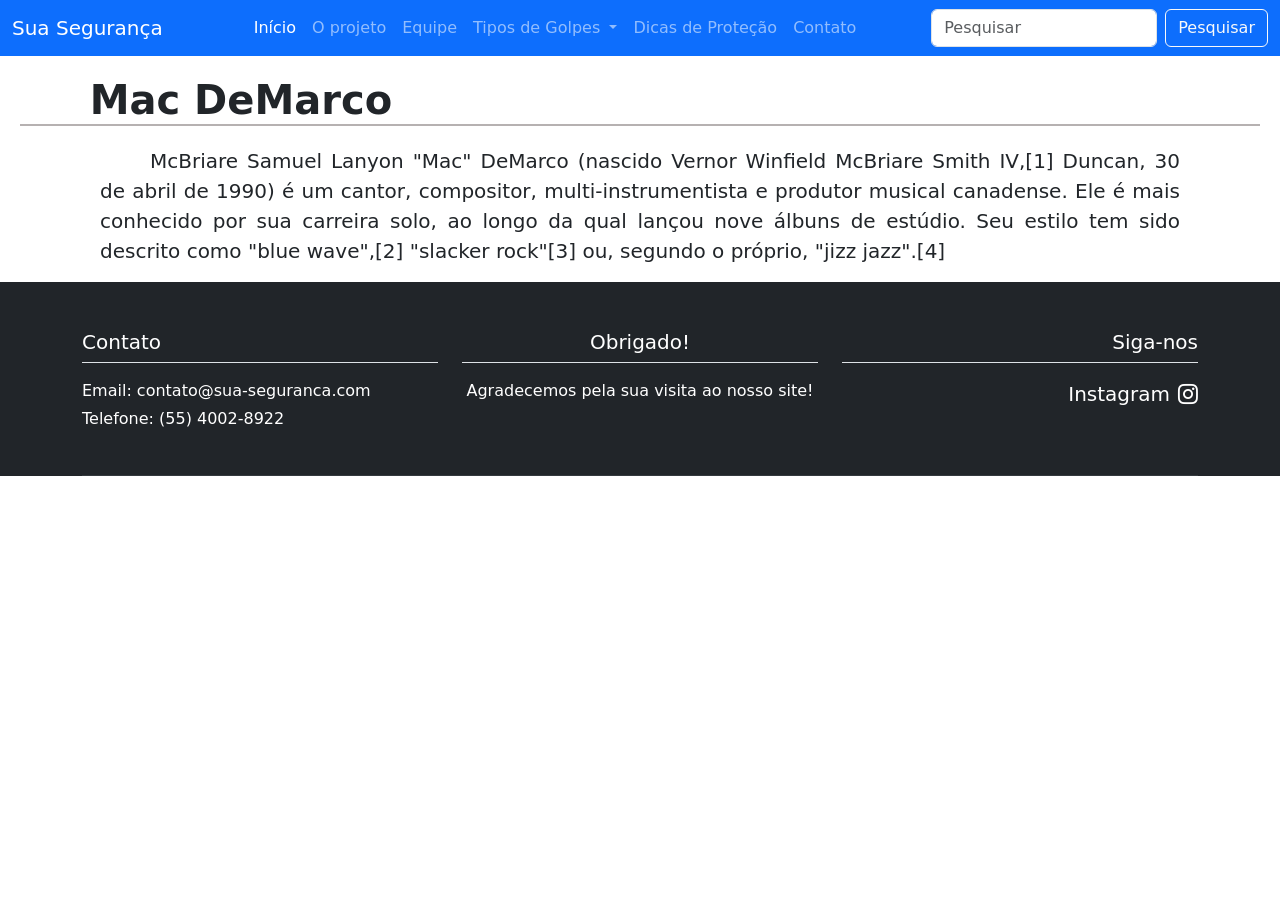
==== dicas.html @ ecad3ed2 "Alterações .,." ====
<!DOCTYPE html>
<html lang="pt-br">
<head>

    <link href="https://cdn.jsdelivr.net/npm/bootstrap@5.3.8/dist/css/bootstrap.min.css" rel="stylesheet" integrity="sha384-sRIl4kxILFvY47J16cr9ZwB07vP4J8+LH7qKQnuqkuIAvNWLzeN8tE5YBujZqJLB" crossorigin="anonymous">
    <link href="static/style.css" rel="stylesheet">
    <link rel="stylesheet" href="https://cdn.jsdelivr.net/npm/bootstrap-icons@1.11.0/font/bootstrap-icons.css">

    <meta charset="UTF-8">
    <meta name="viewport" content="width=device-width, initial-scale=1.0">
    <title>Sua Segurança</title>

</head>
<body>

<!----Abertura do Nav---->
    <nav class="navbar navbar-expand-lg navbar-dark bg-primary">
  <div class="container-fluid">
    <a class="navbar-brand" href="#">Sua Segurança</a>
    <button class="navbar-toggler" type="button" data-bs-toggle="collapse" data-bs-target="#navbarSupportedContent" aria-controls="navbarSupportedContent" aria-expanded="false" aria-label="Toggle navigation">
      <span class="navbar-toggler-icon"></span>
    </button>
    <div class="collapse navbar-collapse" id="navbarSupportedContent">
      <ul class="navbar-nav mx-auto mb-2 mb-lg-0">
        <li class="nav-item">
          <a class="nav-link active" aria-current="page" href="index.html">Início</a>
        </li>
        <li class="nav-item">
          <a class="nav-link" href="sobreOProjeto.html">O projeto</a>
        </li>

        <li class="nav-item">
          <a class="nav-link" href="equipe.html">Equipe</a>
        </li>

        <li class="nav-item dropdown">
          <a class="nav-link dropdown-toggle" href="#" role="button" data-bs-toggle="dropdown" aria-expanded="false">
            Tipos de Golpes
          </a>
          <ul class="dropdown-menu">
            <li><a class="dropdown-item" href="phishing.html">Phishing</a></li>
            <li><a class="dropdown-item" href="smishing.html">Smishing</a></li>
            <li><a class="dropdown-item" href="vishing.html">Vishing</a></li>
            <li><a class="dropdown-item" href="pharming.html">Pharming</a></li>
            <li><a class="dropdown-item" href="spearphishing.html">Spear Phishing</a></li>
            <li><a class="dropdown-item" href="whaling.html">Whaling</a></li>
          </ul>
        </li>

        <li class="nav-item">
          <a class="nav-link" href="dicas.html">Dicas de Proteção</a> 
        </li>

        <li class="nav-item">
          <a class="nav-link" href="contato.html">Contato</a>
        </li>

      </ul>
      <form class="d-flex" role="search">
        <input class="form-control me-2" type="search" placeholder="Pesquisar" aria-label="Search"/>
        <button class="btn btn-outline-light" type="submit">Pesquisar</button>
      </form>
    </div>
  </div>
</nav>

<!----Fechamento do Nav---->

    <h1 id = "titulo1">&nbsp;&nbsp;&nbsp;&nbsp;&nbsp;Mac DeMarco</h1>

    <p id="dicastexto">McBriare Samuel Lanyon "Mac" DeMarco (nascido Vernor Winfield McBriare Smith IV,[1] Duncan, 30 de abril de 1990) é um cantor, compositor, multi-instrumentista e produtor musical canadense. Ele é mais conhecido por sua carreira solo, ao longo da qual lançou nove álbuns de estúdio. Seu estilo tem sido descrito como "blue wave",[2] "slacker rock"[3] ou, segundo o próprio, "jizz jazz".[4]
    </p>

<!-- Rodapé -->
<footer class="bg-dark text-white pt-5">
  <div class="container">

    <div class="row">

      <!-- Contato -->
      <div class="col-md-4 mb-4">
        <h5 class="mb-3 border-bottom pb-2">Contato</h5>
        <p class="mb-1">Email: contato@sua-seguranca.com</p>
        <p class="mb-1">Telefone: (55) 4002-8922</p>

      </div>

      <!-- Mensagem -->
      <div class="col-md-4 mb-4 text-center">
        <h5 class="mb-3 border-bottom pb-2">Obrigado!</h5>
        <p class="mb-0">Agradecemos pela sua visita ao nosso site!</p>
      </div>

      <!-- Redes sociais -->
      <div class="col-md-4 mb-4 text-md-end text-center">
        <h5 class="mb-3 border-bottom pb-2">Siga-nos</h5>
        <div class="d-flex justify-content-center justify-content-md-end">
          <a href="https://www.instagram.com/computacaouri" target="_blank" class="text-white fs-5 d-inline-flex align-items-center text-decoration-none" aria-label="Instagram">
            <span class="me-2">Instagram</span>
            <i class="bi bi-instagram"></i>
          </a>
        </div>
      </div>

    </div>

    <hr class="border-secondary">

  </div>
</footer>


<script src="https://cdn.jsdelivr.net/npm/bootstrap@5.3.8/dist/js/bootstrap.bundle.min.js" integrity="sha384-FKyoEForCGlyvwx9Hj09JcYn3nv7wiPVlz7YYwJrWVcXK/BmnVDxM+D2scQbITxI" crossorigin="anonymous"></script>
<script src="static/app.js"></script>
</body>
</html>
---- static/style.css ----
footer {
    margin-bottom: 0;
}

html, body {
    height: 100%;
}

#titulo1 {
    text-align: left;
    margin: 20px;
    border-bottom: 2px solid #b6b1b1;
    font-weight: bold;
}

#dicastexto {
    text-align: justify;
    margin-left: 100px;
    margin-right: 100px;
    font-size: 20px;
    text-indent: 50px;
}
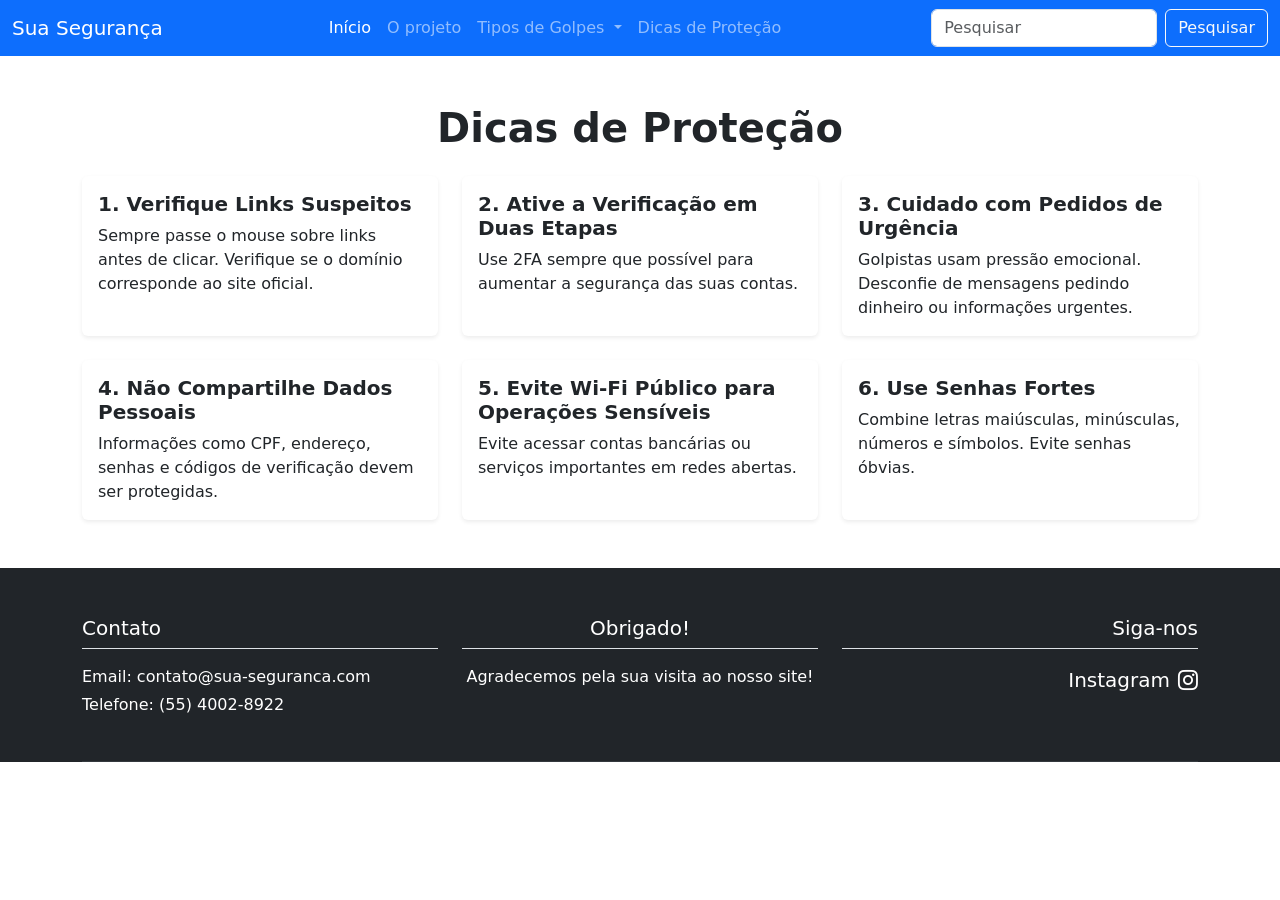
==== commit 643666dc: "Adição abas restantes" ====
--- a/dicas.html
+++ b/dicas.html
@@ -8,7 +8,7 @@
 
     <meta charset="UTF-8">
     <meta name="viewport" content="width=device-width, initial-scale=1.0">
-    <title>Sua Segurança</title>
+    <title>Dicas de Proteção</title>
 
 </head>
 <body>
@@ -16,7 +16,7 @@
 <!----Abertura do Nav---->
     <nav class="navbar navbar-expand-lg navbar-dark bg-primary">
   <div class="container-fluid">
-    <a class="navbar-brand" href="#">Sua Segurança</a>
+    <a class="navbar-brand" href="index.html">Sua Segurança</a>
     <button class="navbar-toggler" type="button" data-bs-toggle="collapse" data-bs-target="#navbarSupportedContent" aria-controls="navbarSupportedContent" aria-expanded="false" aria-label="Toggle navigation">
       <span class="navbar-toggler-icon"></span>
     </button>
@@ -29,9 +29,6 @@
           <a class="nav-link" href="sobreOProjeto.html">O projeto</a>
         </li>
 
-        <li class="nav-item">
-          <a class="nav-link" href="equipe.html">Equipe</a>
-        </li>
 
         <li class="nav-item dropdown">
           <a class="nav-link dropdown-toggle" href="#" role="button" data-bs-toggle="dropdown" aria-expanded="false">
@@ -51,13 +48,9 @@
           <a class="nav-link" href="dicas.html">Dicas de Proteção</a> 
         </li>
 
-        <li class="nav-item">
-          <a class="nav-link" href="contato.html">Contato</a>
-        </li>
-
       </ul>
-      <form class="d-flex" role="search">
-        <input class="form-control me-2" type="search" placeholder="Pesquisar" aria-label="Search"/>
+      <form class="d-flex" role="search" id="searchForm">
+        <input class="form-control me-2" type="search" placeholder="Pesquisar" aria-label="Search" id="searchInput">
         <button class="btn btn-outline-light" type="submit">Pesquisar</button>
       </form>
     </div>
@@ -66,10 +59,75 @@
 
 <!----Fechamento do Nav---->
 
-    <h1 id = "titulo1">&nbsp;&nbsp;&nbsp;&nbsp;&nbsp;Mac DeMarco</h1>
+<section class="container py-5">
+<h1 class="mb-4 text-center fw-bold">Dicas de Proteção</h1>
 
-    <p id="dicastexto">McBriare Samuel Lanyon "Mac" DeMarco (nascido Vernor Winfield McBriare Smith IV,[1] Duncan, 30 de abril de 1990) é um cantor, compositor, multi-instrumentista e produtor musical canadense. Ele é mais conhecido por sua carreira solo, ao longo da qual lançou nove álbuns de estúdio. Seu estilo tem sido descrito como "blue wave",[2] "slacker rock"[3] ou, segundo o próprio, "jizz jazz".[4]
-    </p>
+
+<div class="row g-4">
+
+
+<div class="col-md-4">
+<div class="card h-100 shadow-sm border-0">
+<div class="card-body">
+<h5 class="card-title fw-bold">1. Verifique Links Suspeitos</h5>
+<p class="card-text">Sempre passe o mouse sobre links antes de clicar. Verifique se o domínio corresponde ao site oficial.</p>
+</div>
+</div>
+</div>
+
+
+<div class="col-md-4">
+<div class="card h-100 shadow-sm border-0">
+<div class="card-body">
+<h5 class="card-title fw-bold">2. Ative a Verificação em Duas Etapas</h5>
+<p class="card-text">Use 2FA sempre que possível para aumentar a segurança das suas contas.</p>
+</div>
+</div>
+</div>
+
+
+<div class="col-md-4">
+<div class="card h-100 shadow-sm border-0">
+<div class="card-body">
+<h5 class="card-title fw-bold">3. Cuidado com Pedidos de Urgência</h5>
+<p class="card-text">Golpistas usam pressão emocional. Desconfie de mensagens pedindo dinheiro ou informações urgentes.</p>
+</div>
+</div>
+</div>
+
+
+<div class="col-md-4">
+<div class="card h-100 shadow-sm border-0">
+<div class="card-body">
+<h5 class="card-title fw-bold">4. Não Compartilhe Dados Pessoais</h5>
+<p class="card-text">Informações como CPF, endereço, senhas e códigos de verificação devem ser protegidas.</p>
+</div>
+</div>
+</div>
+
+
+<div class="col-md-4">
+<div class="card h-100 shadow-sm border-0">
+<div class="card-body">
+<h5 class="card-title fw-bold">5. Evite Wi-Fi Público para Operações Sensíveis</h5>
+<p class="card-text">Evite acessar contas bancárias ou serviços importantes em redes abertas.</p>
+</div>
+</div>
+</div>
+
+
+<div class="col-md-4">
+<div class="card h-100 shadow-sm border-0">
+<div class="card-body">
+<h5 class="card-title fw-bold">6. Use Senhas Fortes</h5>
+<p class="card-text">Combine letras maiúsculas, minúsculas, números e símbolos. Evite senhas óbvias.</p>
+</div>
+</div>
+</div>
+
+
+</div>
+</section>
 
 <!-- Rodapé -->
 <footer class="bg-dark text-white pt-5">
--- a/static/style.css
+++ b/static/style.css
@@ -20,3 +20,4 @@
     font-size: 20px;
     text-indent: 50px;
 }
+
